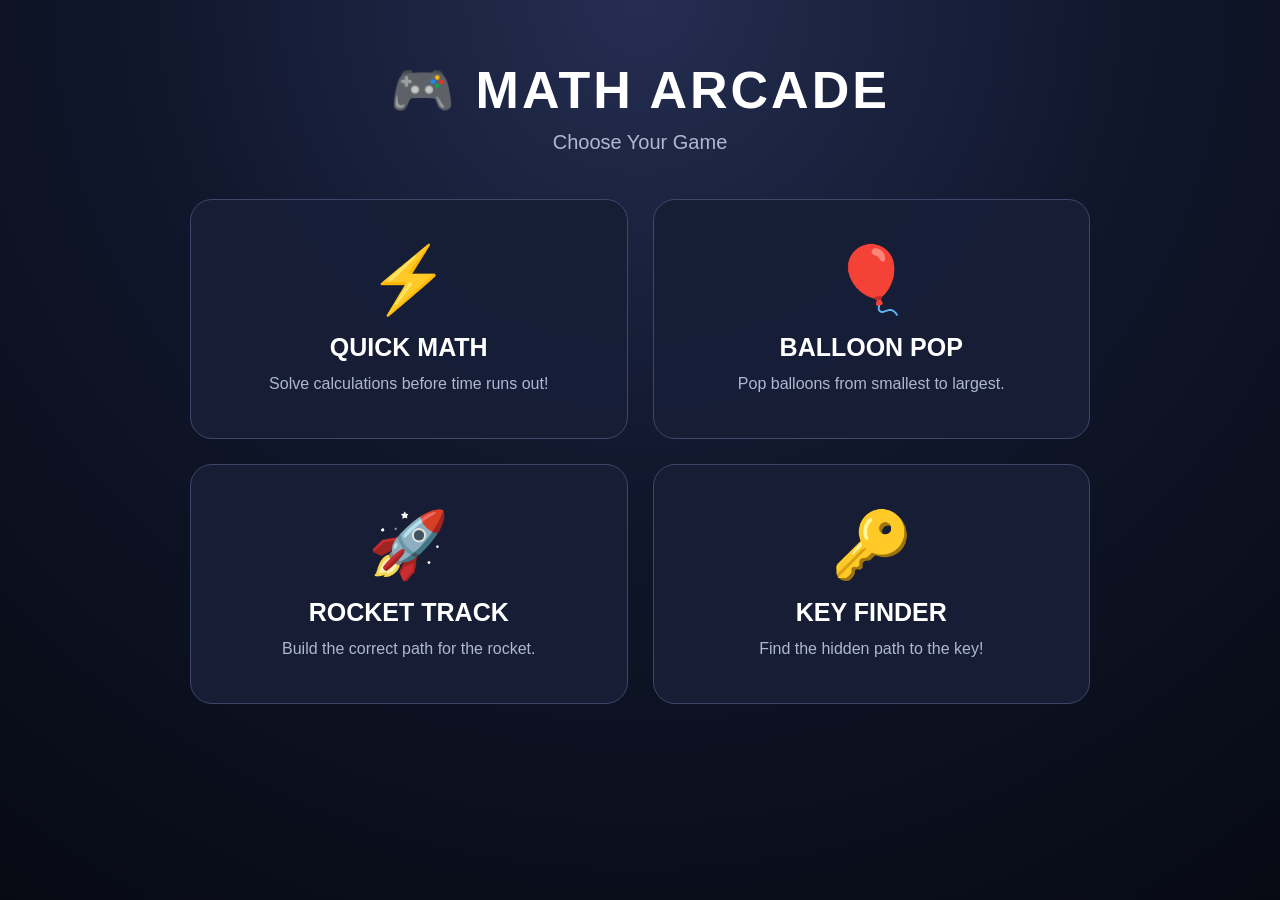
==== index.html @ 2a2be37f "Add files via upload" ====
<!DOCTYPE html>
<html lang="en">

<head>
    <meta charset="UTF-8">
    <meta name="viewport" content="width=device-width, initial-scale=1.0">

    <title>Math Arcade</title>

    <link rel="stylesheet" href="style.css">
</head>

<body>

    <!-- ================= MAIN MENU ================= -->

    <div id="menuScreen" class="screen">

        <h1>🎮 MATH ARCADE</h1>

        <p class="subtitle">Choose Your Game</p>

        <div class="game-grid">

            <div class="game-card" onclick="startGame('quick')">
                <div class="game-icon">⚡</div>
                <h2>QUICK MATH</h2>
                <p>Solve calculations before time runs out!</p>
            </div>

            <div class="game-card" onclick="startGame('balloon')">
                <div class="game-icon">🎈</div>
                <h2>BALLOON POP</h2>
                <p>Pop balloons from smallest to largest.</p>
            </div>

            <div class="game-card" onclick="startGame('rocket')">
                <div class="game-icon">🚀</div>
                <h2>ROCKET TRACK</h2>
                <p>Build the correct path for the rocket.</p>
            </div>

            <div class="game-card" onclick="startGame('key')">
                <div class="game-icon">🔑</div>
                <h2>KEY FINDER</h2>
                <p>Find the hidden path to the key!</p>
            </div>

        </div>

    </div>


    <!-- ================= QUICK MATH ================= -->

    <div id="quickScreen" class="screen game-screen hidden">

        <div class="top-bar">

            <span id="quickScore">SCORE: 0</span>

            <span id="quickTimer">TIME: 10</span>

        </div>

        <h1>⚡ QUICK MATH</h1>

        <div id="question" class="question">
            5 × 5 = ?
        </div>

        <div id="answers" class="answer-grid"></div>

        <div id="quickMessage"></div>

        <button class="menu-btn" onclick="showMenu()">
            🏠 MAIN MENU
        </button>

    </div>


    <!-- ================= BALLOON POP ================= -->

    <div id="balloonScreen" class="screen game-screen hidden">

        <div class="top-bar">

            <span id="balloonScore">
                SCORE: 0
            </span>

            <span id="balloonLevel">
                LEVEL: 1
            </span>

            <span id="balloonTimer">
                TIME: 10
            </span>

        </div>


        <h1>🎈 BALLOON POP</h1>

        <p class="instruction">
            POP THE BALLOONS FROM SMALLEST → LARGEST
        </p>


        <div id="balloonArea">

        </div>


        <div id="balloonMessage">

        </div>


        <button class="menu-btn" onclick="showMenu()">
            🏠 MAIN MENU
        </button>

    </div>


    <!-- ================= GAME OVER ================= -->

    <div id="gameOverScreen" class="overlay hidden">

        <div class="game-over-box">

            <h1>💀 GAME OVER</h1>

            <p id="gameOverReason"></p>

            <p id="gameOverScore"></p>


            <button
                id="playAgainButton"
                class="start-btn"
                onclick="restartCurrentGame()">

                🔄 PLAY AGAIN

            </button>


            <button
                class="menu-btn"
                onclick="showMenu()">

                🏠 MAIN MENU

            </button>

        </div>

    </div>


    <script src="script.js"></script>

</body>

</html>
---- style.css ----
* {
    margin: 0;
    padding: 0;
    box-sizing: border-box;
}

body {
    min-height: 100vh;

    font-family: Arial, Helvetica, sans-serif;

    background:
        radial-gradient(
            circle at top,
            #252e52 0%,
            #10162b 45%,
            #070a13 100%
        );

    color: white;
}


/* =========================
   COMMON
========================= */

.hidden {
    display: none !important;
}

.screen {
    min-height: 100vh;
}


/* =========================
   MAIN MENU
========================= */

#menuScreen {
    min-height: 100vh;

    display: flex;
    flex-direction: column;

    align-items: center;

    padding: 60px 20px;
}

#menuScreen h1 {
    font-size: 52px;

    letter-spacing: 3px;

    text-align: center;

    margin-bottom: 10px;
}

.subtitle {
    color: #aeb8d2;

    font-size: 20px;

    margin-bottom: 45px;
}


/* GAME GRID */

.game-grid {
    width: 900px;

    max-width: 95%;

    display: grid;

    grid-template-columns: 1fr 1fr;

    gap: 25px;
}


/* GAME CARD */

.game-card {
    min-height: 240px;

    background: rgba(23, 30, 54, 0.95);

    border: 1px solid #3c476a;

    border-radius: 22px;

    display: flex;

    flex-direction: column;

    justify-content: center;

    align-items: center;

    text-align: center;

    padding: 30px;

    cursor: pointer;

    transition:
        transform 0.25s,
        box-shadow 0.25s,
        border-color 0.25s;
}

.game-card:hover {
    transform: translateY(-8px);

    border-color: #7180ff;

    box-shadow:
        0 20px 45px rgba(0, 0, 0, 0.5);
}

.game-icon {
    font-size: 65px;

    margin-bottom: 15px;
}

.game-card h2 {
    font-size: 25px;

    margin-bottom: 10px;
}

.game-card p {
    color: #aeb8d2;

    font-size: 16px;

    line-height: 1.5;
}


/* =========================
   GAME SCREEN
========================= */

.game-screen {
    min-height: 100vh;

    text-align: center;

    padding: 30px 20px;
}

.game-screen h1 {
    font-size: 42px;

    margin: 35px 0 20px;
}


/* =========================
   TOP BAR
========================= */

.top-bar {
    width: 900px;

    max-width: 95%;

    margin: auto;

    padding: 18px 25px;

    background: #151c31;

    border: 1px solid #303b5e;

    border-radius: 15px;

    display: flex;

    justify-content: space-between;

    font-size: 18px;

    font-weight: bold;
}


/* =========================
   QUESTION
========================= */

.question {
    width: 700px;

    max-width: 90%;

    margin: 35px auto;

    padding: 35px;

    background: #151c31;

    border: 1px solid #303b5e;

    border-radius: 20px;

    font-size: 44px;

    font-weight: bold;

    box-shadow:
        0 15px 35px rgba(0, 0, 0, 0.3);
}


/* =========================
   ANSWERS
========================= */

.answer-grid {
    width: 600px;

    max-width: 90%;

    margin: auto;

    display: grid;

    grid-template-columns: 1fr 1fr;

    gap: 18px;
}

.answer-btn {
    padding: 22px;

    background: #252f50;

    color: white;

    border: 1px solid #3b4770;

    border-radius: 15px;

    font-size: 25px;

    font-weight: bold;

    cursor: pointer;

    transition: 0.2s;
}

.answer-btn:hover {
    background: #3d4b78;

    transform: scale(1.03);
}


/* =========================
   MESSAGE
========================= */

#quickMessage {
    height: 45px;

    margin: 20px;

    font-size: 26px;

    font-weight: bold;
}


/* =========================
   BUTTONS
========================= */

.menu-btn,
.start-btn {
    padding: 14px 26px;

    margin: 8px;

    border: none;

    border-radius: 12px;

    color: white;

    font-size: 16px;

    font-weight: bold;

    cursor: pointer;

    transition: 0.2s;
}

.menu-btn {
    background: #303a5a;
}

.start-btn {
    background: #4859d6;
}

.menu-btn:hover,
.start-btn:hover {
    transform: scale(1.05);
}


/* =========================
   GAME OVER
========================= */

.overlay {
    position: fixed;

    top: 0;
    left: 0;
    right: 0;
    bottom: 0;

    background: rgba(0, 0, 0, 0.85);

    display: flex;

    justify-content: center;

    align-items: center;

    z-index: 999;
}

.game-over-box {
    width: 420px;

    max-width: 90%;

    padding: 45px;

    background: #151c31;

    border: 1px solid #3c476a;

    border-radius: 25px;

    text-align: center;

    box-shadow:
        0 25px 60px rgba(0, 0, 0, 0.6);
}

.game-over-box h1 {
    color: #ff5c6c;

    font-size: 38px;

    margin-bottom: 20px;
}

.game-over-box p {
    font-size: 20px;

    margin: 12px;
}


/* =========================
   MOBILE
========================= */

@media (max-width: 700px) {

    #menuScreen h1 {
        font-size: 36px;
    }

    .game-grid {
        grid-template-columns: 1fr;
    }

    .game-card {
        min-height: 200px;
    }

    .top-bar {
        font-size: 15px;
    }

    .question {
        font-size: 34px;
    }

    .answer-grid {
        grid-template-columns: 1fr;
    }
}
/* =========================
   BALLOON POP
========================= */

.instruction {
    color: #aeb8d2;

    font-size: 18px;

    margin-bottom: 10px;
}


#balloonArea {

    position: relative;

    width: 750px;

    max-width: 95%;

    height: 480px;

    margin: 25px auto;

    background: #11182b;

    border: 1px solid #303b5e;

    border-radius: 25px;

    overflow: hidden;

    box-shadow:
        0 15px 40px rgba(0, 0, 0, 0.4);
}


.balloon {

    position: absolute;

    width: 140px;

    height: 165px;

    border-radius: 50%;

    background:
        radial-gradient(
            circle at 35% 25%,
            white 0%,
            #8c98ff 8%,
            #4c5cff 40%,
            #202a9c 100%
        );

    display: flex;

    justify-content: center;

    align-items: center;

    color: white;

    font-size: 27px;

    font-weight: bold;

    cursor: pointer;

    user-select: none;

    box-shadow:
        0 10px 25px rgba(0, 0, 0, 0.5);

    transition: transform 0.2s;
}


.balloon:hover {

    transform: scale(1.08);

}


.balloon::before {

    content: "";

    position: absolute;

    bottom: -10px;

    left: 50%;

    transform: translateX(-50%);

    width: 0;

    height: 0;

    border-left: 8px solid transparent;

    border-right: 8px solid transparent;

    border-top: 15px solid #303fc4;

}


.balloon::after {

    content: "";

    position: absolute;

    bottom: -75px;

    left: 50%;

    width: 2px;

    height: 70px;

    background: white;

}


#balloonMessage {

    height: 40px;

    font-size: 25px;

    font-weight: bold;

    margin: 5px;
}


/* BALLOON POP ANIMATION */

@keyframes popBalloon {

    0% {
        transform: scale(1);
    }

    50% {
        transform: scale(1.3);
    }

    100% {
        transform: scale(0);
        opacity: 0;
    }
}


.balloon.pop {

    animation: popBalloon 0.25s forwards;

}
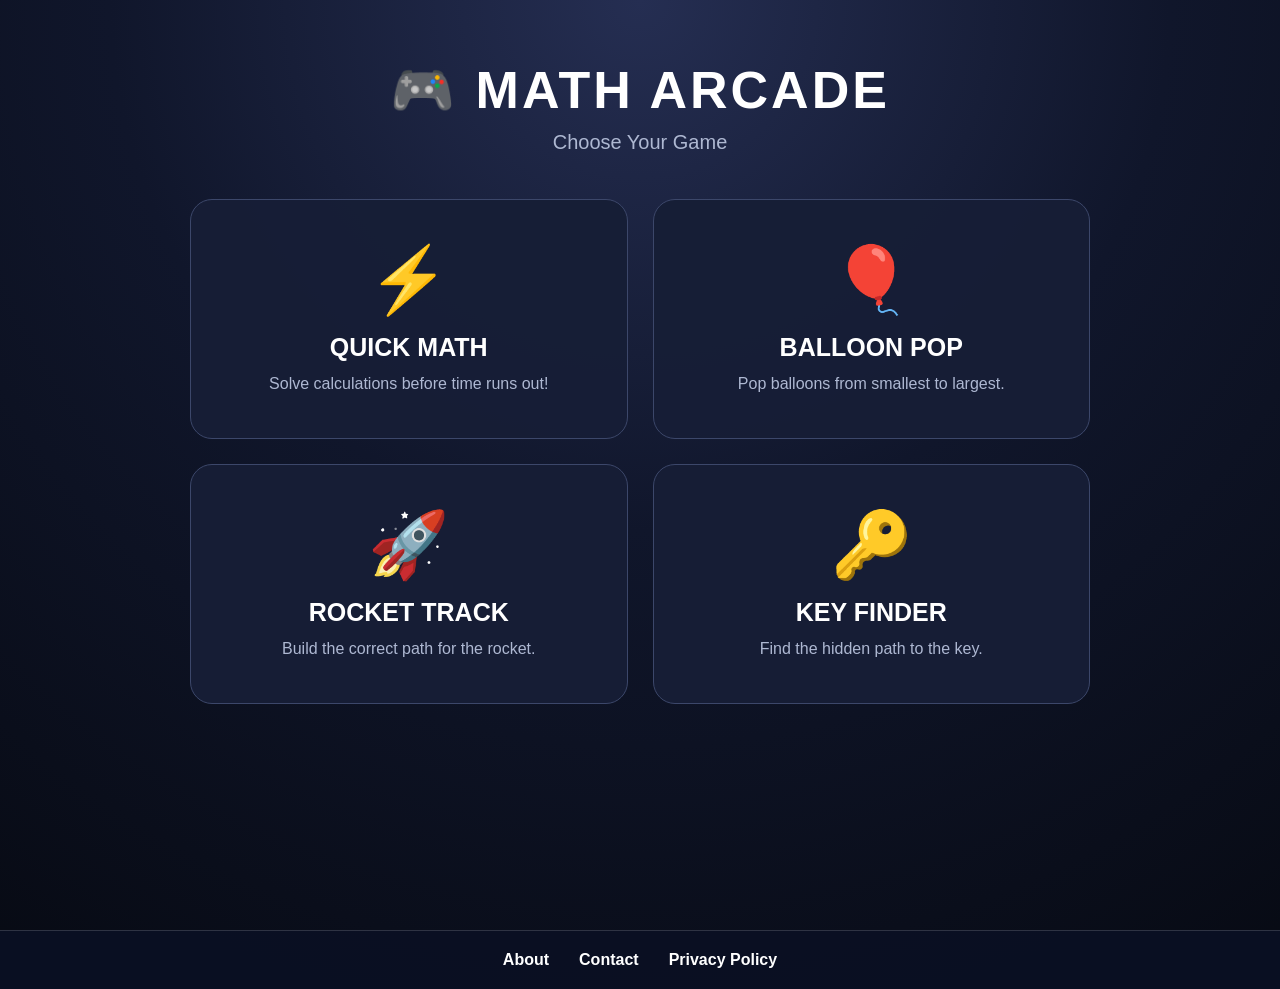
==== commit 080fb3ae: "index.html" ====
--- a/index.html
+++ b/index.html
@@ -2,87 +2,203 @@
 <html lang="en">
 
 <head>
+
     <meta charset="UTF-8">
-    <meta name="viewport" content="width=device-width, initial-scale=1.0">
+
+    <meta
+        name="viewport"
+        content="width=device-width, initial-scale=1.0"
+    >
 
     <title>Math Arcade</title>
 
-    <link rel="stylesheet" href="style.css">
+    <link
+        rel="stylesheet"
+        href="style.css"
+    >
+
 </head>
 
+
 <body>
 
-    <!-- ================= MAIN MENU ================= -->
-
-    <div id="menuScreen" class="screen">
+
+    <!-- =================================================
+         MAIN MENU
+    ================================================= -->
+
+    <div
+        id="menuScreen"
+        class="screen"
+    >
 
         <h1>🎮 MATH ARCADE</h1>
 
-        <p class="subtitle">Choose Your Game</p>
+        <p class="subtitle">
+            Choose Your Game
+        </p>
+
 
         <div class="game-grid">
 
-            <div class="game-card" onclick="startGame('quick')">
-                <div class="game-icon">⚡</div>
-                <h2>QUICK MATH</h2>
-                <p>Solve calculations before time runs out!</p>
+
+            <!-- QUICK MATH -->
+
+            <div
+                class="game-card"
+                onclick="startGame('quick')"
+            >
+
+                <div class="game-icon">
+                    ⚡
+                </div>
+
+                <h2>
+                    QUICK MATH
+                </h2>
+
+                <p>
+                    Solve calculations before time runs out!
+                </p>
+
             </div>
 
-            <div class="game-card" onclick="startGame('balloon')">
-                <div class="game-icon">🎈</div>
-                <h2>BALLOON POP</h2>
-                <p>Pop balloons from smallest to largest.</p>
+
+            <!-- BALLOON -->
+
+            <div
+                class="game-card"
+                onclick="startGame('balloon')"
+            >
+
+                <div class="game-icon">
+                    🎈
+                </div>
+
+                <h2>
+                    BALLOON POP
+                </h2>
+
+                <p>
+                    Pop balloons from smallest to largest.
+                </p>
+
             </div>
 
-            <div class="game-card" onclick="startGame('rocket')">
-                <div class="game-icon">🚀</div>
-                <h2>ROCKET TRACK</h2>
-                <p>Build the correct path for the rocket.</p>
+
+            <!-- ROCKET -->
+
+            <div
+                class="game-card"
+                onclick="startGame('rocket')"
+            >
+
+                <div class="game-icon">
+                    🚀
+                </div>
+
+                <h2>
+                    ROCKET TRACK
+                </h2>
+
+                <p>
+                    Build the correct path for the rocket.
+                </p>
+
             </div>
 
-            <div class="game-card" onclick="startGame('key')">
-                <div class="game-icon">🔑</div>
-                <h2>KEY FINDER</h2>
-                <p>Find the hidden path to the key!</p>
+
+            <!-- KEY FINDER -->
+
+            <div
+                class="game-card"
+                onclick="startGame('key')"
+            >
+
+                <div class="game-icon">
+                    🔑
+                </div>
+
+                <h2>
+                    KEY FINDER
+                </h2>
+
+                <p>
+                    Find the hidden path to the key.
+                </p>
+
             </div>
 
-        </div>
-
-    </div>
-
-
-    <!-- ================= QUICK MATH ================= -->
-
-    <div id="quickScreen" class="screen game-screen hidden">
+
+        </div>
+
+    </div>
+
+
+
+    <!-- =================================================
+         QUICK MATH
+    ================================================= -->
+
+    <div
+        id="quickScreen"
+        class="screen game-screen hidden"
+    >
 
         <div class="top-bar">
 
-            <span id="quickScore">SCORE: 0</span>
-
-            <span id="quickTimer">TIME: 10</span>
-
-        </div>
-
-        <h1>⚡ QUICK MATH</h1>
-
-        <div id="question" class="question">
+            <span id="quickScore">
+                SCORE: 0
+            </span>
+
+            <span id="quickTimer">
+                TIME: 10
+            </span>
+
+        </div>
+
+
+        <h1>
+            ⚡ QUICK MATH
+        </h1>
+
+
+        <div
+            id="question"
+            class="question"
+        >
             5 × 5 = ?
         </div>
 
-        <div id="answers" class="answer-grid"></div>
+
+        <div
+            id="answers"
+            class="answer-grid"
+        ></div>
+
 
         <div id="quickMessage"></div>
 
-        <button class="menu-btn" onclick="showMenu()">
+
+        <button
+            class="menu-btn"
+            onclick="showMenu()"
+        >
             🏠 MAIN MENU
         </button>
 
     </div>
 
 
-    <!-- ================= BALLOON POP ================= -->
-
-    <div id="balloonScreen" class="screen game-screen hidden">
+
+    <!-- =================================================
+         BALLOON POP
+    ================================================= -->
+
+    <div
+        id="balloonScreen"
+        class="screen game-screen hidden"
+    >
 
         <div class="top-bar">
 
@@ -101,39 +217,118 @@
         </div>
 
 
-        <h1>🎈 BALLOON POP</h1>
+        <h1>
+            🎈 BALLOON POP
+        </h1>
+
 
         <p class="instruction">
             POP THE BALLOONS FROM SMALLEST → LARGEST
         </p>
 
 
-        <div id="balloonArea">
-
-        </div>
-
-
-        <div id="balloonMessage">
-
-        </div>
-
-
-        <button class="menu-btn" onclick="showMenu()">
+        <div id="balloonArea"></div>
+
+
+        <div id="balloonMessage"></div>
+
+
+        <button
+            class="menu-btn"
+            onclick="showMenu()"
+        >
             🏠 MAIN MENU
         </button>
 
     </div>
 
 
-    <!-- ================= GAME OVER ================= -->
-
-    <div id="gameOverScreen" class="overlay hidden">
+
+    <!-- =================================================
+         ROCKET TRACK
+    ================================================= -->
+
+    <div
+        id="rocketScreen"
+        class="screen game-screen hidden"
+    >
+
+        <div class="top-bar">
+
+            <span id="rocketScore">
+                SCORE: 0
+            </span>
+
+            <span id="rocketLevel">
+                LEVEL: 1
+            </span>
+
+            <span id="rocketTimer">
+                TIME: 120
+            </span>
+
+        </div>
+
+
+        <h1>
+            🚀 ROCKET TRACK
+        </h1>
+
+
+        <p class="instruction">
+            ROTATE THE TRACK PIECES AND BUILD A PATH
+            FROM START → END
+        </p>
+
+
+        <div id="rocketArea">
+
+            <div id="rocketGrid"></div>
+
+        </div>
+
+
+        <div id="rocketMessage"></div>
+
+
+        <button
+            id="rocketStartButton"
+            class="start-btn"
+            onclick="startRocket()"
+        >
+            🚀 START ROCKET
+        </button>
+
+
+        <button
+            class="menu-btn"
+            onclick="showMenu()"
+        >
+            🏠 MAIN MENU
+        </button>
+
+    </div>
+
+
+
+    <!-- =================================================
+         GAME OVER
+    ================================================= -->
+
+    <div
+        id="gameOverScreen"
+        class="overlay hidden"
+    >
 
         <div class="game-over-box">
 
-            <h1>💀 GAME OVER</h1>
+            <h1>
+                💀 GAME OVER
+            </h1>
+
 
             <p id="gameOverReason"></p>
+
 
             <p id="gameOverScore"></p>
 
@@ -141,28 +336,31 @@
             <button
                 id="playAgainButton"
                 class="start-btn"
-                onclick="restartCurrentGame()">
-
+                onclick="restartCurrentGame()"
+            >
                 🔄 PLAY AGAIN
-
             </button>
 
 
             <button
                 class="menu-btn"
-                onclick="showMenu()">
-
+                onclick="showMenu()"
+            >
                 🏠 MAIN MENU
-
             </button>
 
         </div>
 
     </div>
 
+    <footer>
+        <a href="about.html">About</a>
+        <a href="contact.html">Contact</a>
+        <a href="privacy.html">Privacy Policy</a>
+    </footer>
 
     <script src="script.js"></script>
 
 </body>
 
-</html>+</html>
--- a/style.css
+++ b/style.css
@@ -1,13 +1,30 @@
+/* =====================================================
+   RESET
+===================================================== */
+
 * {
+
     margin: 0;
+
     padding: 0;
+
     box-sizing: border-box;
-}
+
+}
+
+
+/* =====================================================
+   BODY
+===================================================== */
 
 body {
+
     min-height: 100vh;
 
-    font-family: Arial, Helvetica, sans-serif;
+    font-family:
+        Arial,
+        Helvetica,
+        sans-serif;
 
     background:
         radial-gradient(
@@ -18,38 +35,53 @@
         );
 
     color: white;
-}
-
-
-/* =========================
-   COMMON
-========================= */
+
+}
+
+
+/* =====================================================
+   HIDDEN
+===================================================== */
 
 .hidden {
+
     display: none !important;
-}
+
+}
+
+
+/* =====================================================
+   SCREEN
+===================================================== */
 
 .screen {
+
     min-height: 100vh;
-}
-
-
-/* =========================
+
+}
+
+
+/* =====================================================
    MAIN MENU
-========================= */
+===================================================== */
 
 #menuScreen {
+
     min-height: 100vh;
 
     display: flex;
+
     flex-direction: column;
 
     align-items: center;
 
     padding: 60px 20px;
-}
+
+}
+
 
 #menuScreen h1 {
+
     font-size: 52px;
 
     letter-spacing: 3px;
@@ -57,40 +89,54 @@
     text-align: center;
 
     margin-bottom: 10px;
-}
+
+}
+
 
 .subtitle {
+
     color: #aeb8d2;
 
     font-size: 20px;
 
     margin-bottom: 45px;
-}
-
-
-/* GAME GRID */
+
+}
+
+
+/* =====================================================
+   GAME GRID
+===================================================== */
 
 .game-grid {
+
     width: 900px;
 
     max-width: 95%;
 
     display: grid;
 
-    grid-template-columns: 1fr 1fr;
+    grid-template-columns:
+        1fr 1fr;
 
     gap: 25px;
-}
-
-
-/* GAME CARD */
+
+}
+
+
+/* =====================================================
+   GAME CARD
+===================================================== */
 
 .game-card {
+
     min-height: 240px;
 
-    background: rgba(23, 30, 54, 0.95);
-
-    border: 1px solid #3c476a;
+    background:
+        rgba(23, 30, 54, 0.95);
+
+    border:
+        1px solid #3c476a;
 
     border-radius: 22px;
 
@@ -112,102 +158,137 @@
         transform 0.25s,
         box-shadow 0.25s,
         border-color 0.25s;
-}
+
+}
+
 
 .game-card:hover {
-    transform: translateY(-8px);
-
-    border-color: #7180ff;
+
+    transform:
+        translateY(-8px);
+
+    border-color:
+        #7180ff;
 
     box-shadow:
-        0 20px 45px rgba(0, 0, 0, 0.5);
-}
+        0 20px 45px
+        rgba(0, 0, 0, 0.5);
+
+}
+
 
 .game-icon {
+
     font-size: 65px;
 
     margin-bottom: 15px;
-}
+
+}
+
 
 .game-card h2 {
+
     font-size: 25px;
 
     margin-bottom: 10px;
-}
+
+}
+
 
 .game-card p {
-    color: #aeb8d2;
+
+    color:
+        #aeb8d2;
 
     font-size: 16px;
 
     line-height: 1.5;
-}
-
-
-/* =========================
+
+}
+
+
+/* =====================================================
    GAME SCREEN
-========================= */
+===================================================== */
 
 .game-screen {
+
     min-height: 100vh;
 
     text-align: center;
 
     padding: 30px 20px;
-}
+
+}
+
 
 .game-screen h1 {
+
     font-size: 42px;
 
-    margin: 35px 0 20px;
-}
-
-
-/* =========================
+    margin:
+        35px 0 20px;
+
+}
+
+
+/* =====================================================
    TOP BAR
-========================= */
+===================================================== */
 
 .top-bar {
+
     width: 900px;
 
     max-width: 95%;
 
     margin: auto;
 
-    padding: 18px 25px;
-
-    background: #151c31;
-
-    border: 1px solid #303b5e;
+    padding:
+        18px 25px;
+
+    background:
+        #151c31;
+
+    border:
+        1px solid #303b5e;
 
     border-radius: 15px;
 
     display: flex;
 
-    justify-content: space-between;
+    justify-content:
+        space-between;
+
+    align-items: center;
 
     font-size: 18px;
 
     font-weight: bold;
-}
-
-
-/* =========================
-   QUESTION
-========================= */
+
+}
+
+
+/* =====================================================
+   QUICK MATH
+===================================================== */
 
 .question {
+
     width: 700px;
 
     max-width: 90%;
 
-    margin: 35px auto;
+    margin:
+        35px auto;
 
     padding: 35px;
 
-    background: #151c31;
-
-    border: 1px solid #303b5e;
+    background:
+        #151c31;
+
+    border:
+        1px solid #303b5e;
 
     border-radius: 20px;
 
@@ -216,15 +297,14 @@
     font-weight: bold;
 
     box-shadow:
-        0 15px 35px rgba(0, 0, 0, 0.3);
-}
-
-
-/* =========================
-   ANSWERS
-========================= */
+        0 15px 35px
+        rgba(0, 0, 0, 0.3);
+
+}
+
 
 .answer-grid {
+
     width: 600px;
 
     max-width: 90%;
@@ -233,19 +313,25 @@
 
     display: grid;
 
-    grid-template-columns: 1fr 1fr;
+    grid-template-columns:
+        1fr 1fr;
 
     gap: 18px;
-}
+
+}
+
 
 .answer-btn {
+
     padding: 22px;
 
-    background: #252f50;
+    background:
+        #252f50;
 
     color: white;
 
-    border: 1px solid #3b4770;
+    border:
+        1px solid #3b4770;
 
     border-radius: 15px;
 
@@ -256,20 +342,23 @@
     cursor: pointer;
 
     transition: 0.2s;
-}
+
+}
+
 
 .answer-btn:hover {
-    background: #3d4b78;
-
-    transform: scale(1.03);
-}
-
-
-/* =========================
-   MESSAGE
-========================= */
+
+    background:
+        #3d4b78;
+
+    transform:
+        scale(1.03);
+
+}
+
 
 #quickMessage {
+
     height: 45px;
 
     margin: 20px;
@@ -277,16 +366,19 @@
     font-size: 26px;
 
     font-weight: bold;
-}
-
-
-/* =========================
+
+}
+
+
+/* =====================================================
    BUTTONS
-========================= */
+===================================================== */
 
 .menu-btn,
 .start-btn {
-    padding: 14px 26px;
+
+    padding:
+        14px 26px;
 
     margin: 8px;
 
@@ -303,35 +395,53 @@
     cursor: pointer;
 
     transition: 0.2s;
-}
+
+}
+
 
 .menu-btn {
-    background: #303a5a;
-}
+
+    background:
+        #303a5a;
+
+}
+
 
 .start-btn {
-    background: #4859d6;
-}
+
+    background:
+        #4859d6;
+
+}
+
 
 .menu-btn:hover,
 .start-btn:hover {
-    transform: scale(1.05);
-}
-
-
-/* =========================
+
+    transform:
+        scale(1.05);
+
+}
+
+
+/* =====================================================
    GAME OVER
-========================= */
+===================================================== */
 
 .overlay {
+
     position: fixed;
 
     top: 0;
+
     left: 0;
+
     right: 0;
+
     bottom: 0;
 
-    background: rgba(0, 0, 0, 0.85);
+    background:
+        rgba(0, 0, 0, 0.85);
 
     display: flex;
 
@@ -340,82 +450,69 @@
     align-items: center;
 
     z-index: 999;
-}
+
+}
+
 
 .game-over-box {
+
     width: 420px;
 
     max-width: 90%;
 
     padding: 45px;
 
-    background: #151c31;
-
-    border: 1px solid #3c476a;
+    background:
+        #151c31;
+
+    border:
+        1px solid #3c476a;
 
     border-radius: 25px;
 
     text-align: center;
 
     box-shadow:
-        0 25px 60px rgba(0, 0, 0, 0.6);
-}
+        0 25px 60px
+        rgba(0, 0, 0, 0.6);
+
+}
+
 
 .game-over-box h1 {
-    color: #ff5c6c;
+
+    color:
+        #ff5c6c;
 
     font-size: 38px;
 
     margin-bottom: 20px;
-}
+
+}
+
 
 .game-over-box p {
+
     font-size: 20px;
 
     margin: 12px;
-}
-
-
-/* =========================
-   MOBILE
-========================= */
-
-@media (max-width: 700px) {
-
-    #menuScreen h1 {
-        font-size: 36px;
-    }
-
-    .game-grid {
-        grid-template-columns: 1fr;
-    }
-
-    .game-card {
-        min-height: 200px;
-    }
-
-    .top-bar {
-        font-size: 15px;
-    }
-
-    .question {
-        font-size: 34px;
-    }
-
-    .answer-grid {
-        grid-template-columns: 1fr;
-    }
-}
-/* =========================
+
+}
+
+
+/* =====================================================
    BALLOON POP
-========================= */
+===================================================== */
 
 .instruction {
-    color: #aeb8d2;
+
+    color:
+        #aeb8d2;
 
     font-size: 18px;
 
     margin-bottom: 10px;
+
 }
 
 
@@ -429,18 +526,23 @@
 
     height: 480px;
 
-    margin: 25px auto;
-
-    background: #11182b;
-
-    border: 1px solid #303b5e;
+    margin:
+        25px auto;
+
+    background:
+        #11182b;
+
+    border:
+        1px solid #303b5e;
 
     border-radius: 25px;
 
     overflow: hidden;
 
     box-shadow:
-        0 15px 40px rgba(0, 0, 0, 0.4);
+        0 15px 40px
+        rgba(0, 0, 0, 0.4);
+
 }
 
 
@@ -471,7 +573,7 @@
 
     color: white;
 
-    font-size: 27px;
+    font-size: 25px;
 
     font-weight: bold;
 
@@ -479,16 +581,26 @@
 
     user-select: none;
 
+    text-align: center;
+
+    padding: 10px;
+
     box-shadow:
-        0 10px 25px rgba(0, 0, 0, 0.5);
-
-    transition: transform 0.2s;
+        0 10px 25px
+        rgba(0, 0, 0, 0.5);
+
+    transition:
+        transform 0.2s;
+
+    z-index: 2;
+
 }
 
 
 .balloon:hover {
 
-    transform: scale(1.08);
+    transform:
+        scale(1.08);
 
 }
 
@@ -503,17 +615,21 @@
 
     left: 50%;
 
-    transform: translateX(-50%);
+    transform:
+        translateX(-50%);
 
     width: 0;
 
     height: 0;
 
-    border-left: 8px solid transparent;
-
-    border-right: 8px solid transparent;
-
-    border-top: 15px solid #303fc4;
+    border-left:
+        8px solid transparent;
+
+    border-right:
+        8px solid transparent;
+
+    border-top:
+        15px solid #303fc4;
 
 }
 
@@ -532,44 +648,896 @@
 
     height: 70px;
 
+    background:
+        white;
+
+}
+
+
+#balloonMessage {
+
+    height: 40px;
+
+    font-size: 25px;
+
+    font-weight: bold;
+
+    margin: 5px;
+
+}
+
+
+@keyframes popBalloon {
+
+    0% {
+
+        transform:
+            scale(1);
+
+    }
+
+    50% {
+
+        transform:
+            scale(1.3);
+
+    }
+
+    100% {
+
+        transform:
+            scale(0);
+
+        opacity: 0;
+
+    }
+
+}
+
+
+.balloon.pop {
+
+    animation:
+        popBalloon 0.25s forwards;
+
+}
+
+
+/* =====================================================
+   ROCKET TRACK
+===================================================== */
+
+#rocketArea {
+
+    width: 650px;
+
+    max-width: 95%;
+
+    margin:
+        25px auto;
+
+    padding: 25px;
+
+    background:
+        #11182b;
+
+    border:
+        1px solid #303b5e;
+
+    border-radius: 25px;
+
+    box-shadow:
+        0 15px 40px
+        rgba(0, 0, 0, 0.4);
+
+}
+
+
+#rocketGrid {
+
+    display: grid;
+
+    grid-template-columns:
+        repeat(5, 1fr);
+
+    width: 100%;
+
+    max-width: 500px;
+
+    margin: auto;
+
+}
+
+
+.rocket-cell {
+
+    aspect-ratio: 1 / 1;
+
+    background:
+        #1b2440;
+
+    border:
+        1px solid #3c496d;
+
+    display: flex;
+
+    justify-content: center;
+
+    align-items: center;
+
+    cursor: pointer;
+
+    position: relative;
+
+    transition:
+        background 0.2s;
+
+}
+
+
+.rocket-cell:hover {
+
+    background:
+        #273354;
+
+}
+
+
+.rocket-track {
+
+    width: 75%;
+
+    height: 75%;
+
+    position: relative;
+
+}
+
+
+/* =====================================================
+   TRACK PIECES
+===================================================== */
+
+.track-horizontal::before {
+
+    content: "";
+
+    position: absolute;
+
+    left: 0;
+
+    right: 0;
+
+    top: 50%;
+
+    height: 18px;
+
+    transform:
+        translateY(-50%);
+
+    background:
+        #8894a7;
+
+    border-radius:
+        5px;
+
+}
+
+
+.track-vertical::before {
+
+    content: "";
+
+    position: absolute;
+
+    top: 0;
+
+    bottom: 0;
+
+    left: 50%;
+
+    width: 18px;
+
+    transform:
+        translateX(-50%);
+
+    background:
+        #8894a7;
+
+    border-radius:
+        5px;
+
+}
+
+
+.track-corner::before {
+
+    content: "";
+
+    position: absolute;
+
+    width: 55%;
+
+    height: 55%;
+
+    right: 0;
+
+    bottom: 0;
+
+    border:
+        18px solid #8894a7;
+
+    border-left:
+        none;
+
+    border-top:
+        none;
+
+    border-radius:
+        0 0 25px 0;
+
+}
+
+
+.track-straight {
+
+    transform:
+        rotate(0deg);
+
+}
+
+
+.track-corner {
+
+    transform:
+        rotate(0deg);
+
+}
+
+
+.rocket-start {
+
+    font-size:
+        28px;
+
+    z-index: 5;
+
+}
+
+
+.rocket-end {
+
+    font-size:
+        28px;
+
+    z-index: 5;
+
+}
+
+
+#rocketMessage {
+
+    min-height: 35px;
+
+    font-size: 20px;
+
+    font-weight: bold;
+
+    margin:
+        10px;
+
+}
+
+
+/* =====================================================
+   ROCKET ANIMATION
+===================================================== */
+
+.rocket-moving {
+
+    animation:
+        rocketMove 0.7s linear forwards;
+
+}
+
+
+@keyframes rocketMove {
+
+    from {
+
+        transform:
+            scale(1);
+
+    }
+
+    to {
+
+        transform:
+            scale(1.15);
+
+    }
+
+}
+
+
+/* =====================================================
+   MOBILE
+===================================================== */
+
+@media (max-width: 700px) {
+
+
+    #menuScreen {
+
+        padding:
+            35px 15px;
+
+    }
+
+
+    #menuScreen h1 {
+
+        font-size:
+            36px;
+
+        letter-spacing:
+            2px;
+
+    }
+
+
+    .subtitle {
+
+        font-size:
+            17px;
+
+        margin-bottom:
+            30px;
+
+    }
+
+
+    .game-grid {
+
+        width:
+            100%;
+
+        grid-template-columns:
+            1fr;
+
+        gap:
+            16px;
+
+    }
+
+
+    .game-card {
+
+        min-height:
+            175px;
+
+        padding:
+            20px;
+
+    }
+
+
+    .game-icon {
+
+        font-size:
+            50px;
+
+    }
+
+
+    .game-card h2 {
+
+        font-size:
+            21px;
+
+    }
+
+
+    .game-card p {
+
+        font-size:
+            14px;
+
+    }
+
+
+    .game-screen {
+
+        padding:
+            18px 10px;
+
+    }
+
+
+    .game-screen h1 {
+
+        font-size:
+            30px;
+
+        margin:
+            25px 0 15px;
+
+    }
+
+
+    .top-bar {
+
+        width:
+            100%;
+
+        padding:
+            13px 8px;
+
+        font-size:
+            12px;
+
+    }
+
+
+    /* QUICK MATH */
+
+    .question {
+
+        width:
+            100%;
+
+        margin:
+            25px auto;
+
+        padding:
+            25px 15px;
+
+        font-size:
+            34px;
+
+    }
+
+
+    .answer-grid {
+
+        width:
+            100%;
+
+        grid-template-columns:
+            1fr;
+
+        gap:
+            12px;
+
+    }
+
+
+    .answer-btn {
+
+        padding:
+            17px;
+
+        font-size:
+            22px;
+
+    }
+
+
+    /* BALLOON */
+
+    .instruction {
+
+        font-size:
+            13px;
+
+        padding:
+            0 10px;
+
+        line-height:
+            1.5;
+
+    }
+
+
+    #balloonArea {
+
+        width:
+            100%;
+
+        max-width:
+            500px;
+
+        height:
+            500px;
+
+    }
+
+
+    .balloon {
+
+        width:
+            105px;
+
+        height:
+            125px;
+
+        font-size:
+            19px;
+
+    }
+
+
+    .balloon:nth-child(1) {
+
+        left:
+            6% !important;
+
+        top:
+            220px !important;
+
+    }
+
+
+    .balloon:nth-child(2) {
+
+        left:
+            50% !important;
+
+        top:
+            45px !important;
+
+        transform:
+            translateX(-50%);
+
+    }
+
+
+    .balloon:nth-child(3) {
+
+        left:
+            auto !important;
+
+        right:
+            6% !important;
+
+        top:
+            220px !important;
+
+    }
+
+
+    /* ROCKET */
+
+    #rocketArea {
+
+        width:
+            100%;
+
+        padding:
+            12px;
+
+    }
+
+
+    #rocketGrid {
+
+        width:
+            100%;
+
+    }
+
+
+    .rocket-cell {
+
+        min-width:
+            0;
+
+    }
+
+
+    .rocket-track {
+
+        width:
+            85%;
+
+        height:
+            85%;
+
+    }
+
+
+    #rocketMessage {
+
+        font-size:
+            16px;
+
+    }
+
+
+    .game-over-box {
+
+        width:
+            90%;
+
+        padding:
+            30px 20px;
+
+    }
+
+
+    .game-over-box h1 {
+
+        font-size:
+            30px;
+
+    }
+
+
+    .game-over-box p {
+
+        font-size:
+            17px;
+
+    }
+
+
+}
+
+
+/* =====================================================
+   SMALL PHONES
+===================================================== */
+
+@media (max-width: 380px) {
+
+
+    #menuScreen h1 {
+
+        font-size:
+            30px;
+
+    }
+
+
+    .game-card {
+
+        min-height:
+            155px;
+
+    }
+
+
+    .game-icon {
+
+        font-size:
+            42px;
+
+    }
+
+
+    .game-card h2 {
+
+        font-size:
+            18px;
+
+    }
+
+
+    .top-bar {
+
+        font-size:
+            11px;
+
+        padding:
+            11px 5px;
+
+    }
+
+
+    .balloon {
+
+        width:
+            90px;
+
+        height:
+            110px;
+
+        font-size:
+            17px;
+
+    }
+
+
+    .balloon:nth-child(1) {
+
+        left:
+            3% !important;
+
+    }
+
+
+    .balloon:nth-child(3) {
+
+        right:
+            3% !important;
+
+    }
+
+}
+
+/* ============================= */
+/* WEBSITE FOOTER */
+/* ============================= */
+
+footer {
+    width: 100%;
+    margin-top: 30px;
+    padding: 20px 10px;
+    display: flex;
+    justify-content: center;
+    align-items: center;
+    gap: 30px;
+    flex-wrap: wrap;
+    background: rgba(10, 15, 35, 0.95);
+    border-top: 1px solid rgba(255, 255, 255, 0.15);
+}
+
+footer a {
+    color: #ffffff;
+    text-decoration: none;
+    font-size: 16px;
+    font-weight: bold;
+    transition: 0.3s;
+}
+
+footer a:hover {
+    color: #00e5ff;
+    text-decoration: underline;
+}
+
+/* ============================= */
+/* ABOUT / CONTACT / PRIVACY PAGES */
+/* ============================= */
+
+.info-page {
+    min-height: 100vh;
+    padding: 40px 20px;
+    background: #0f1428;
+    color: white;
+}
+
+.info-container {
+    max-width: 900px;
+    margin: auto;
+    padding: 35px;
+    background: rgba(30, 40, 75, 0.95);
+    border-radius: 20px;
+    box-shadow: 0 10px 30px rgba(0, 0, 0, 0.4);
+}
+
+.info-container h1 {
+    text-align: center;
+    font-size: 38px;
+    margin-bottom: 30px;
+}
+
+.info-container h2 {
+    color: #00e5ff;
+    margin-top: 30px;
+    margin-bottom: 12px;
+}
+
+.info-container p,
+.info-container li {
+    font-size: 17px;
+    line-height: 1.7;
+    color: #e5e7eb;
+}
+
+.info-container ul {
+    padding-left: 25px;
+}
+
+.back-home {
+    display: inline-block;
+    margin-top: 30px;
+    padding: 12px 22px;
+    background: #00e5ff;
+    color: #08101f;
+    text-decoration: none;
+    font-weight: bold;
+    border-radius: 10px;
+    transition: 0.3s;
+}
+
+.back-home:hover {
+    transform: scale(1.05);
     background: white;
-
-}
-
-
-#balloonMessage {
-
-    height: 40px;
-
-    font-size: 25px;
-
+}
+
+/* ============================= */
+/* CONTACT PAGE */
+/* ============================= */
+
+.contact-box {
+    text-align: center;
+}
+
+.contact-email {
+    display: inline-block;
+    margin-top: 15px;
+    padding: 14px 22px;
+    background: #202b50;
+    color: #00e5ff;
+    text-decoration: none;
+    border-radius: 10px;
     font-weight: bold;
-
-    margin: 5px;
-}
-
-
-/* BALLOON POP ANIMATION */
-
-@keyframes popBalloon {
-
-    0% {
-        transform: scale(1);
-    }
-
-    50% {
-        transform: scale(1.3);
-    }
-
-    100% {
-        transform: scale(0);
-        opacity: 0;
-    }
-}
-
-
-.balloon.pop {
-
-    animation: popBalloon 0.25s forwards;
-
-}+}
+
+.contact-email:hover {
+    background: #293760;
+}
+
+/* ============================= */
+/* MOBILE */
+/* ============================= */
+
+@media (max-width: 600px) {
+
+    footer {
+        gap: 15px;
+        padding: 18px 8px;
+    }
+
+    footer a {
+        font-size: 14px;
+    }
+
+    .info-page {
+        padding: 25px 12px;
+    }
+
+    .info-container {
+        padding: 22px 18px;
+        border-radius: 15px;
+    }
+
+    .info-container h1 {
+        font-size: 28px;
+    }
+
+    .info-container h2 {
+        font-size: 21px;
+    }
+
+    .info-container p,
+    .info-container li {
+        font-size: 15px;
+    }
+}
+
+/* ============================= */
+/* CONTACT LINKS */
+/* ============================= */
+
+.contact-email {
+    display: inline-block;
+    margin: 10px 0 20px;
+    padding: 14px 22px;
+    background: #202b50;
+    color: #00e5ff;
+    text-decoration: none;
+    border-radius: 10px;
+    font-weight: bold;
+    font-size: 16px;
+    transition: 0.3s;
+}
+
+.contact-email:hover {
+    background: #293760;
+    transform: scale(1.03);
+}
+
+.contact-box p {
+    margin-bottom: 12px;
+}
